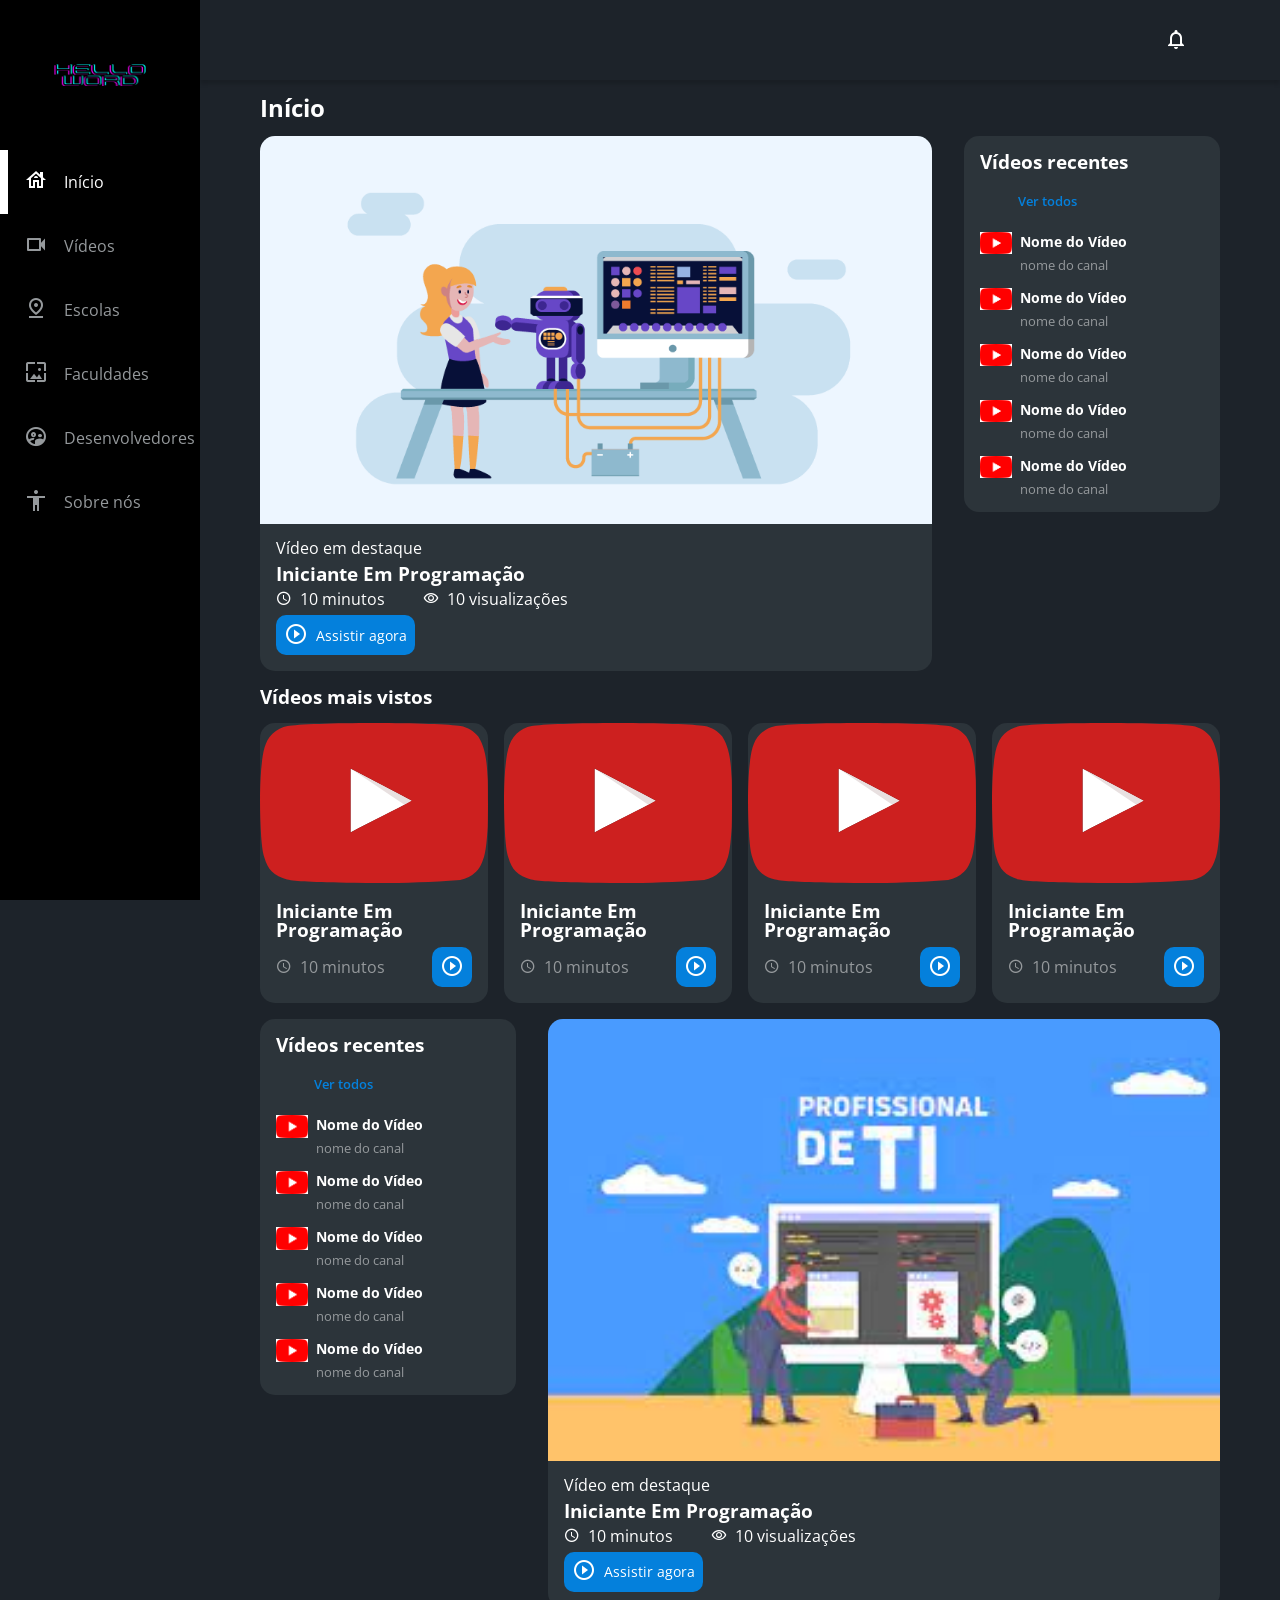
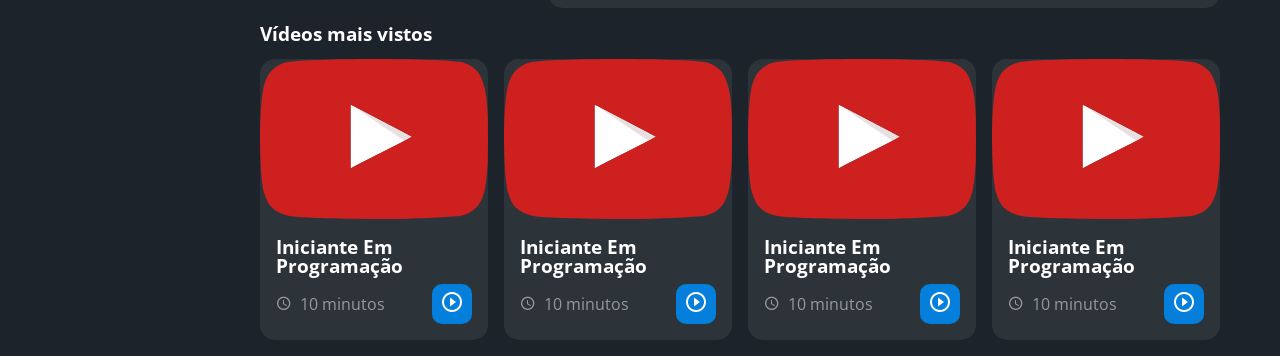
==== index.html @ 219e4d35 "movendo arquivo index.html" ====
<!DOCTYPE html>
<html lang="pt-br">
<head>
    <meta charset="UTF-8">
    <meta http-equiv="X-UA-Compatible" content="IE=edge">
    <meta name="viewport" content="width=device-width, initial-scale=1.0">
    <title>Hello World!</title>
    <link rel="preconnect" href="https://fonts.googleapis.com">
    <link rel="preconnect" href="https://fonts.gstatic.com" crossorigin>
    <link rel="stylesheet" href="https://fonts.googleapis.com/css2?family=Open+Sans:wght@400;600;700&display=swap">
    <link rel="stylesheet" href="assets/css/reset.css">
    <link rel="stylesheet" href="assets/css/body.css">
    <link rel="stylesheet" href="assets/css/cabecalho/cabecalho.css">
    <link rel="stylesheet" href="assets/css/cabecalho/cabecalhoMenu.css">
    <link rel="stylesheet" href="assets/css/cabecalho/cabecalhoLogo.css">
    <link rel="stylesheet" href="assets/css/cabecalho/cabecalhoNotificacao.css">
    <link rel="stylesheet" href="assets/css/cabecalho/cabecalhoPerfil.css">
    <link rel="stylesheet" href="assets/css/navegacao/menuLateral.css">
    <link rel="stylesheet" href="assets/css/navegacao/menuLateralLogo.css">
    <link rel="stylesheet" href="assets/css/navegacao/menuLateralLink.css">
    <link rel="stylesheet" href="assets/css/navegacao/menuLateralLinkAtivo.css">
    <link rel="stylesheet" href="assets/css/navegacao/menuLateralAtivo.css">
    <link rel="stylesheet" href="assets/css/main/principal.css">
    <link rel="stylesheet" href="assets/css/main/tituloPagina.css">
    <link rel="stylesheet" href="assets/css/main/tituloSecao.css">
    <link rel="stylesheet" href="assets/css/main/cartao/cartao.css">
    <link rel="stylesheet" href="assets/css/main/cartao/cartaoBotao.css">
    <link rel="stylesheet" href="assets/css/main/cartao/cartaoBotaoDestaque.css">
    <link rel="stylesheet" href="assets/css/main/cartao/cartaoBotaoPlay.css">
    <link rel="stylesheet" href="assets/css/main/cartao/cartaoConteudo.css">
    <link rel="stylesheet" href="assets/css/main/cartao/cartaoDestaque.css">
    <link rel="stylesheet" href="assets/css/main/cartao/cartaoDestaqueConteudo.css">
    <link rel="stylesheet" href="assets/css/main/cartao/cartaoImagemDesktop.css">
    <link rel="stylesheet" href="assets/css/main/cartao/cartaoImagemMobile.css">
    <link rel="stylesheet" href="assets/css/main/cartao/cartaoInfo.css">
    <link rel="stylesheet" href="assets/css/main/cartao/cartaoInfoTempo.css">
    <link rel="stylesheet" href="assets/css/main/cartao/cartaoInfoVisuzacao.css">
    <link rel="stylesheet" href="assets/css/main/cartao/cartaoItem.css">
    <link rel="stylesheet" href="assets/css/main/cartao/cartaoItemPerfil.css">
    <link rel="stylesheet" href="assets/css/main/cartao/cartaoItemThumbnail.css">
    <link rel="stylesheet" href="assets/css/main/cartao/cartaoItemTitulo.css">
    <link rel="stylesheet" href="assets/css/main/cartao/cartaoLink.css">
    <link rel="stylesheet" href="assets/css/main/cartao/cartaoLista.css">
    <link rel="stylesheet" href="assets/css/main/cartao/cartaoPerfil.css">
    <link rel="stylesheet" href="assets/css/main/cartao/cartaoRecentes.css">
    <link rel="stylesheet" href="assets/css/main/cartao/cartaoTitulo.css">
    <link rel="stylesheet" href="assets/css/main/secao/secao.css">

</head>
<body>
    <header class="cabecalho">
        <button class="cabecalho__menu" aria-label="Menu"><i></i></button>
        <button class="cabecalho__notificacao" aria-label="Bonus"><i></i></button>
    </header>
    <nav class="menu-lateral">
        <img src="assets/img/logo.png" alt="Logotipo do Hello World" class="menu-lateral__logo">
        <a href="#" class="menu-lateral__link menu-lateral__link--inicio menu-lateral__link--ativo">Início</a>
        <a href="#" class="menu-lateral__link menu-lateral__link--videos">Vídeos</a>
        <a href="#" class="menu-lateral__link menu-lateral__link--picos">Escolas</a>
        <a href="#" class="menu-lateral__link menu-lateral__link--pinturas">Faculdades</a>
        <a href="#" class="menu-lateral__link menu-lateral__link--integrantes">Desenvolvedores</a>
        <a href="#" class="menu-lateral__link menu-lateral__link--camisas">Sobre nós</a>
    </nav>
    <main class="principal">
        <h2 class="titulo-pagina">Início</h2>
        <article class="cartao cartao--destaque destaque-video">
            <img src="assets/img/imageminicial.png" alt="Banner do cartao" class="cartao__imagem--mobile">
            <img src="assets/img/imageminicial.png" alt="Banner do cartao" class="cartao__imagem--desktop">
            <div class="cartao__conteudo">
                <p class="cartao__destaque">Vídeo em destaque</p>
                <h3 class="cartao__titulo">Iniciante Em Programação</h3>          
                <p class="cartao__info--tempo">10 minutos</p>
                <p class="cartao__info--visualizacao">10 visualizações</p>
                <button class="cartao__botao cartao__botao--play cartao__botao--destaque">Assistir agora</button>
            </div>
        </article>
        <article class="cartao cartao--recentes videos-recentes">
            <h3 class="cartao__titulo">Vídeos recentes</h3>
            <a href="#" class="cartao__link">Ver todos</a>
            <ul class="cartao__lista">
                <li class="cartao__item">
                    <img src="assets/img/youtube.png" alt="Thumbnail" class="cartao__item-thumbnail">
                    <h4 class="cartao__item-titulo">Nome do Vídeo</h4>
                    <p class="cartao__item-perfil">nome do canal</p>
                </li>
                <li class="cartao__item">
                    <img src="assets/img/youtube.png" alt="Thumbnail" class="cartao__item-thumbnail">
                    <h4 class="cartao__item-titulo">Nome do Vídeo</h4>
                    <p class="cartao__item-perfil">nome do canal</p>
                </li>
                <li class="cartao__item">
                    <img src="assets/img/youtube.png" alt="Thumbnail" class="cartao__item-thumbnail">
                    <h4 class="cartao__item-titulo">Nome do Vídeo</h4>
                    <p class="cartao__item-perfil">nome do canal</p>
                </li>
                <li class="cartao__item">
                    <img src="assets/img/youtube.png" alt="Thumbnail" class="cartao__item-thumbnail">
                    <h4 class="cartao__item-titulo">Nome do Vídeo</h4>
                    <p class="cartao__item-perfil">nome do canal</p>
                </li>
                <li class="cartao__item">
                    <img src="assets/img/youtube.png" alt="Thumbnail" class="cartao__item-thumbnail">
                    <h4 class="cartao__item-titulo">Nome do Vídeo</h4>
                    <p class="cartao__item-perfil">nome do canal</p>
                </li>
            </ul>
        </article>
        <section class="secao secao-videos">
            <h3 class="titulo-secao">Vídeos mais vistos</h3>
            <article class="cartao">
                <img src="assets/img/youtubeimagemgrande.svg" alt="Vídeo" class="cartao__imagem">
                <div class="cartao__conteudo">
                    
                    <h3 class="cartao__titulo">Iniciante Em Programação</h3>
                    <p class="cartao__info cartao__info--tempo">10 minutos</p>
                    <button class="cartao__botao cartao__botao--play" aria-label="Assistir agora"></button>
                </div>
            </article>
            <article class="cartao">
                <img src="assets/img/youtubeimagemgrande.svg" alt="Vídeo" class="cartao__imagem">
                <div class="cartao__conteudo">
                    
                    <h3 class="cartao__titulo">Iniciante Em Programação</h3>
                    <p class="cartao__info cartao__info--tempo">10 minutos</p>
                    <button class="cartao__botao cartao__botao--play" aria-label="Assistir agora"></button>
                </div>
            </article>
            <article class="cartao">
                <img src="assets/img/youtubeimagemgrande.svg" alt="Vídeo" class="cartao__imagem">
                <div class="cartao__conteudo">
                    
                    <h3 class="cartao__titulo">Iniciante Em Programação</h3>
                    <p class="cartao__info cartao__info--tempo">10 minutos</p>
                    <button class="cartao__botao cartao__botao--play" aria-label="Assistir agora"></button>
                </div>
            </article>
            <article class="cartao">
                <img src="assets/img/youtubeimagemgrande.svg" alt="Vídeo" class="cartao__imagem">
                <div class="cartao__conteudo">
                    
                    <h3 class="cartao__titulo">Iniciante Em Programação</h3>
                    <p class="cartao__info cartao__info--tempo">10 minutos</p>
                    <button class="cartao__botao cartao__botao--play" aria-label="Assistir agora"></button>
                </div>
            </article>
        </section>
        <article class="cartao cartao--recentes produtos-recentes">
            <h3 class="cartao__titulo">Vídeos recentes</h3>
            <a href="#" class="cartao__link">Ver todos</a>
            <ul class="cartao__lista">
                <li class="cartao__item">
                    <img src="assets/img/youtube.png" alt="Thumbnail" class="cartao__item-thumbnail">
                    <h4 class="cartao__item-titulo">Nome do Vídeo</h4>
                    <p class="cartao__item-perfil">nome do canal</p>
                </li>
                <li class="cartao__item">
                    <img src="assets/img/youtube.png" alt="Thumbnail" class="cartao__item-thumbnail">
                    <h4 class="cartao__item-titulo">Nome do Vídeo</h4>
                    <p class="cartao__item-perfil">nome do canal</p>
                </li>
                <li class="cartao__item">
                    <img src="assets/img/youtube.png" alt="Thumbnail" class="cartao__item-thumbnail">
                    <h4 class="cartao__item-titulo">Nome do Vídeo</h4>
                    <p class="cartao__item-perfil">nome do canal</p>
                </li>
                <li class="cartao__item">
                    <img src="assets/img/youtube.png" alt="Thumbnail" class="cartao__item-thumbnail">
                    <h4 class="cartao__item-titulo">Nome do Vídeo</h4>
                    <p class="cartao__item-perfil">nome do canal</p>
                </li>
                <li class="cartao__item">
                    <img src="assets/img/youtube.png" alt="Thumbnail" class="cartao__item-thumbnail">
                    <h4 class="cartao__item-titulo">Nome do Vídeo</h4>
                    <p class="cartao__item-perfil">nome do canal</p>
                </li>
            </ul>
        </article>
        <article class="cartao cartao--destaque destaque-produtos">
            <img src="assets/img/trabalho.jpg" alt="Banner do cartao" class="cartao__imagem cartao__imagem--mobile">
            <img src="assets/img/trabalho.jpg" alt="Banner do cartao" class="cartao__imagem cartao__imagem--desktop">
            <div class="cartao__conteudo">
                <p class="cartao__destaque">Vídeo em destaque</p>
                <h3 class="cartao__titulo">Iniciante Em Programação</h3>
                
                <p class="cartao__info--tempo">10 minutos</p>
                <p class="cartao__info--visualizacao">10 visualizações</p>
                <button class="cartao__botao cartao__botao--play cartao__botao--destaque">Assistir agora</button>
            </div>
        </article>
        <section class="secao secao-produtos">
            <h3 class="titulo-secao">Vídeos mais vistos</h3>
            <article class="cartao">
                <img src="assets/img/youtubeimagemgrande.svg" alt="Vídeo" class="cartao__imagem">
                <div class="cartao__conteudo">
                    
                    <h3 class="cartao__titulo">Iniciante Em Programação</h3>
                    <p class="cartao__info cartao__info--tempo">10 minutos</p>
                    <button class="cartao__botao cartao__botao--play" aria-label="Assistir agora"></button>
                </div>
            </article>
            <article class="cartao">
                <img src="assets/img/youtubeimagemgrande.svg" alt="Vídeo" class="cartao__imagem">
                <div class="cartao__conteudo">
                    
                    <h3 class="cartao__titulo">Iniciante Em Programação</h3>
                    <p class="cartao__info cartao__info--tempo">10 minutos</p>
                    <button class="cartao__botao cartao__botao--play" aria-label="Assistir agora"></button>
                </div>
            </article>
            <article class="cartao">
                <img src="assets/img/youtubeimagemgrande.svg" alt="Vídeo" class="cartao__imagem">
                <div class="cartao__conteudo">
                    
                    <h3 class="cartao__titulo">Iniciante Em Programação</h3>
                    <p class="cartao__info cartao__info--tempo">10 minutos</p>
                    <button class="cartao__botao cartao__botao--play" aria-label="Assistir agora"></button>
                </div>
            </article>
            <article class="cartao">
                <img src="assets/img/youtubeimagemgrande.svg" alt="Vídeo" class="cartao__imagem">
                <div class="cartao__conteudo">
                    
                    <h3 class="cartao__titulo">Iniciante Em Programação</h3>
                    <p class="cartao__info cartao__info--tempo">10 minutos</p>
                    <button class="cartao__botao cartao__botao--play" aria-label="Assistir agora"></button>
                </div>
            </article>
        </section>
    </main>
    <script src="assets/js/index.js"></script>
</body>
</html>
---- assets/css/body.css ----
@font-face {
    font-family: 'icones';
    src: url(../font/icones.ttf);
}

:root {
    --preto: #000000;
    --rosa: #ff66c4;
    --azul: #5ce1c6;
    --cinza: #949192;
}

body {
    background-color: #1D232A;
    font-family: 'Open Sans', 'icones', sans-serif;
    color: #FFFFFF;
}

@media screen and (min-width: 1000px) {
    body {
        display: grid;
        grid-template-columns: auto 1fr;
    }
}
---- assets/css/cabecalho/cabecalho.css ----
.cabecalho {
    display: flex;
    justify-content: space-between;
    align-items: center;
    background-color: #15191C;
    padding: 8px 16px;
    box-shadow: 0px 4px 4px rgba(0, 0, 0, 0.16);
}

@media screen and (min-width: 1000px) {
    .cabecalho {
        background-color: #1D232A;
        display: grid;
        column-gap: 32px;
        grid-template-columns: 1fr auto;
        padding: 16px 60px;
        height: 80px;
        box-sizing: border-box;
        grid-column: 2;
    }
}
---- assets/css/cabecalho/cabecalhoMenu.css ----
.cabecalho__menu i::before {
    content: "\e904";
    font-size: 24px;
}

@media screen and (min-width: 1000px) {
    .cabecalho__menu {
    display: none;
    }
}
---- assets/css/cabecalho/cabecalhoLogo.css ----
.cabecalho__logo {
    width: 40px;
}

@media screen and (min-width: 1000px) {
    .cabecalho__logo {
    display: none;
    }
}
---- assets/css/cabecalho/cabecalhoNotificacao.css ----
.cabecalho__notificacao i::before {
    content: "\e906";
    font-size: 24px;
    display: flex;
    justify-content: flex-end;
}
---- assets/css/cabecalho/cabecalhoPerfil.css ----
.cabecalho__perfil {
    display: none;
}

@media screen and (min-width: 1000px) {
    .cabecalho__perfil {
        display: grid;
        grid-template-columns: repeat(3, auto);
        column-gap: 8px;
        align-items: center;
        justify-self: flex-end;
        color: #95999C;
        padding: 8px 32px;
        border-right: 1px solid #95999C;
    }

    .cabecalho__perfil::before {
        content: "";
        display: block;
        width: 32px;
        height: 32px;
        background-image: url(../../img/profile_2.png);
        background-size: contain;
        background-repeat: no-repeat;
        background-position: center;
    }

    .cabecalho__perfil::after {
        content: "\e90d";
        color: #FFFFFF;
        font-size: 1.5rem;
    }
}
---- assets/css/navegacao/menuLateral.css ----
.menu-lateral {
    display: flex;
    flex-direction: column;
    background-color: var(--preto);
    width: 75vw;
    height: 100vh;

    position: absolute;
    left: -100vw;
    transition: .25s;
}

@media screen and (min-width: 1000px) {
    .menu-lateral {
        position: static;
        width: 200px;
        grid-column: 1;
        grid-row: 1 / span 2;
    }
}
---- assets/css/navegacao/menuLateralLogo.css ----
.menu-lateral__logo {
    width: 118px;
    align-self: center;
    padding: 16px;
}
---- assets/css/navegacao/menuLateralLink.css ----
.menu-lateral__link {
    height: 64px;
    color: #95999C;
    padding-left: 64px;
    display: flex;
    align-items: center;
}

.menu-lateral__link::before {
    content: "\e900";
    width: 24px;
    height: 24px;
    font-size: 24px;
    position: absolute;
    left: 24px;
}

.menu-lateral__link--inicio::before {
    content: "\e902";
}

.menu-lateral__link--videos::before {
    content: "\e90e";
}

.menu-lateral__link--picos::before {
    content: "\e909";
}

.menu-lateral__link--integrantes::before {
    content: "\e903";
}

.menu-lateral__link--camisas::before {
    content: "\e900";
}

.menu-lateral__link--pinturas::before {
    content: "\e90a";
}
---- assets/css/navegacao/menuLateralLinkAtivo.css ----
.menu-lateral__link--ativo {
    color: #FFFFFF;
    padding-left: 56px;
    border-left: 8px solid #FFFFFF;
}
---- assets/css/navegacao/menuLateralAtivo.css ----
.menu-lateral--ativo {
    left: 0;
    transition: .25s;
}
---- assets/css/main/principal.css ----
.principal {
    padding: 24px 16px;
    display: grid;
    gap: 16px;
}

@media screen and (min-width: 1000px) {
    .principal {
        display: grid;
        grid-template-columns: auto 1fr auto;
        grid-template-areas: 
            "titulo-pagina titulo-pagina titulo-pagina"
            "destaque-video destaque-video videos-recentes"
            "secao-videos secao-videos secao-videos"
            "produtos-recentes destaque-produtos destaque-produtos"
            "secao-produtos secao-produtos secao-produtos"       
        ;
        column-gap: 32px;
        padding: 16px 60px;
        grid-column: 2;
    }
}
---- assets/css/main/tituloPagina.css ----
.titulo-pagina {
    font-size: 1.5rem;
    font-weight: 700;
}
---- assets/css/main/tituloSecao.css ----
.titulo-secao {
    font-size: 1.2rem;
    font-weight: 700;
}

@media screen and (min-width: 1000px) {
    .titulo-secao {
        grid-column: span 4;
    }
}
---- assets/css/main/cartao/cartao.css ----
.cartao {
    width: 100%;
    border-radius: 15px;
    overflow: hidden;
    background-color: #2C343A;
}
---- assets/css/main/cartao/cartaoBotao.css ----
.cartao__botao {
    display: flex;
    justify-content: center;
    align-items: center;
    background-color: #0480DC;
    width: 40px;
    height: 40px;
    border-radius: 10px;
    font-size: 0.9rem;
    justify-self: flex-end;
}
---- assets/css/main/cartao/cartaoBotaoDestaque.css ----
.cartao__botao--destaque {
    width: 100%;
    grid-column: span 2;
}

.cartao__botao--destaque::before {
    margin-right: 8px;
}

@media screen and (min-width: 1000px) {
    .cartao__botao--destaque {
        grid-column: auto;
        padding: 16px 8px;
    }
}
---- assets/css/main/cartao/cartaoBotaoPlay.css ----
.cartao__botao--play::before {
    content: "\e90b";
    font-size: 24px;
}
---- assets/css/main/cartao/cartaoConteudo.css ----
.cartao__conteudo {
    padding: 16px;
    display: grid;
    grid-template-columns: auto 1fr;
    gap: 8px;
}
---- assets/css/main/cartao/cartaoDestaque.css ----
.cartao--destaque {
    margin-bottom: 16px;
}

@media screen and (min-width: 1000px) {
    .cartao--destaque {
        margin-bottom: 0;
    }
}
---- assets/css/main/cartao/cartaoDestaqueConteudo.css ----
.cartao__destaque {
    grid-column: span 2;
}
---- assets/css/main/cartao/cartaoImagemDesktop.css ----
.cartao__imagem--desktop {
    display: none;
}


@media screen and (min-width: 1000px) {
.cartao__imagem--desktop {
    display: block;
}
}
---- assets/css/main/cartao/cartaoImagemMobile.css ----
@media screen and (min-width: 1000px){
    .cartao__imagem--mobile {
        display: none;
    }
}
---- assets/css/main/cartao/cartaoInfo.css ----
.cartao__info {
    display: flex;
    align-items: center;
    color: #95999C;
}
---- assets/css/main/cartao/cartaoInfoTempo.css ----
.cartao__info--tempo::before {
    content: "\e90c";
    margin-right: 8px;
}
---- assets/css/main/cartao/cartaoInfoVisuzacao.css ----
.cartao__info--visualizacao::before {
    content: "\e90f";
    margin-right: 8px;
}
---- assets/css/main/cartao/cartaoItem.css ----
@media screen and (min-width: 1000px) {
    .cartao__item {
        display: grid;
        grid-template-columns: auto 1fr;
        gap: 8px;
    }
}
---- assets/css/main/cartao/cartaoItemPerfil.css ----
@media screen and (min-width: 1000px) {
    .cartao__item-perfil {
        font-size: 0.8rem;
        color: #95999C;
    }
}
---- assets/css/main/cartao/cartaoItemThumbnail.css ----
@media screen and (min-width: 1000px) {
    .cartao__item-thumbnail {
        width: 32px;
        grid-row: span 2;
    }
}
---- assets/css/main/cartao/cartaoItemTitulo.css ----
.cartao__item-titulo {
    font-size: 0.9rem;
    line-height: 1.2rem;
    font-weight: 700;
}
---- assets/css/main/cartao/cartaoLink.css ----
@media screen and (min-width: 1000px) {
    .cartao__link {
        font-size: 0.8rem;
        font-weight: 600;
        color: #0480DC;
        justify-self: flex-end;
    }
}
---- assets/css/main/cartao/cartaoLista.css ----
@media screen and (min-width: 1000px) {
    .cartao__lista {
        display: grid;
        row-gap: 16px;
        grid-column: span 2;
    }
}
---- assets/css/main/cartao/cartaoPerfil.css ----
.cartao__perfil {
    color: #95999C;
    font-size: 0.9rem;
    grid-column: span 2;
}
---- assets/css/main/cartao/cartaoRecentes.css ----
.cartao--recentes {
    display: none;
}

@media screen and (min-width: 1000px) {
    .cartao--recentes {
        display: grid;
        grid-template-columns: auto auto;
        align-items: center;
        row-gap: 24px;
        width: 256px;
        padding: 16px;
        box-sizing: border-box;
        align-self: flex-start;
        grid-column: auto;
    }
}
---- assets/css/main/cartao/cartaoTitulo.css ----
.cartao__titulo {
    font-size: 1.2rem;
    font-weight: 700;
    grid-column: span 2;
}
---- assets/css/main/secao/secao.css ----
.secao {
    display: grid;
    gap: 16px;
}

@media screen and (min-width: 1000px) {
    .secao {
        grid-template-columns: repeat(4, 1fr);
    }

    .destaque-video {
        grid-area: destaque-video;
    }
    
    .videos-recentes {
        grid-area: videos-recentes;
    }
    
    .secao-videos {
        grid-area: secao-videos;
    }
    
    .destaque-produtos {
        grid-area: destaque-produtos;
    }
    
    .produtos-recentes {
        grid-area: produtos-recentes;
    }
    
    .secao-produtos {
        grid-area: secao-produtos;
    }
}
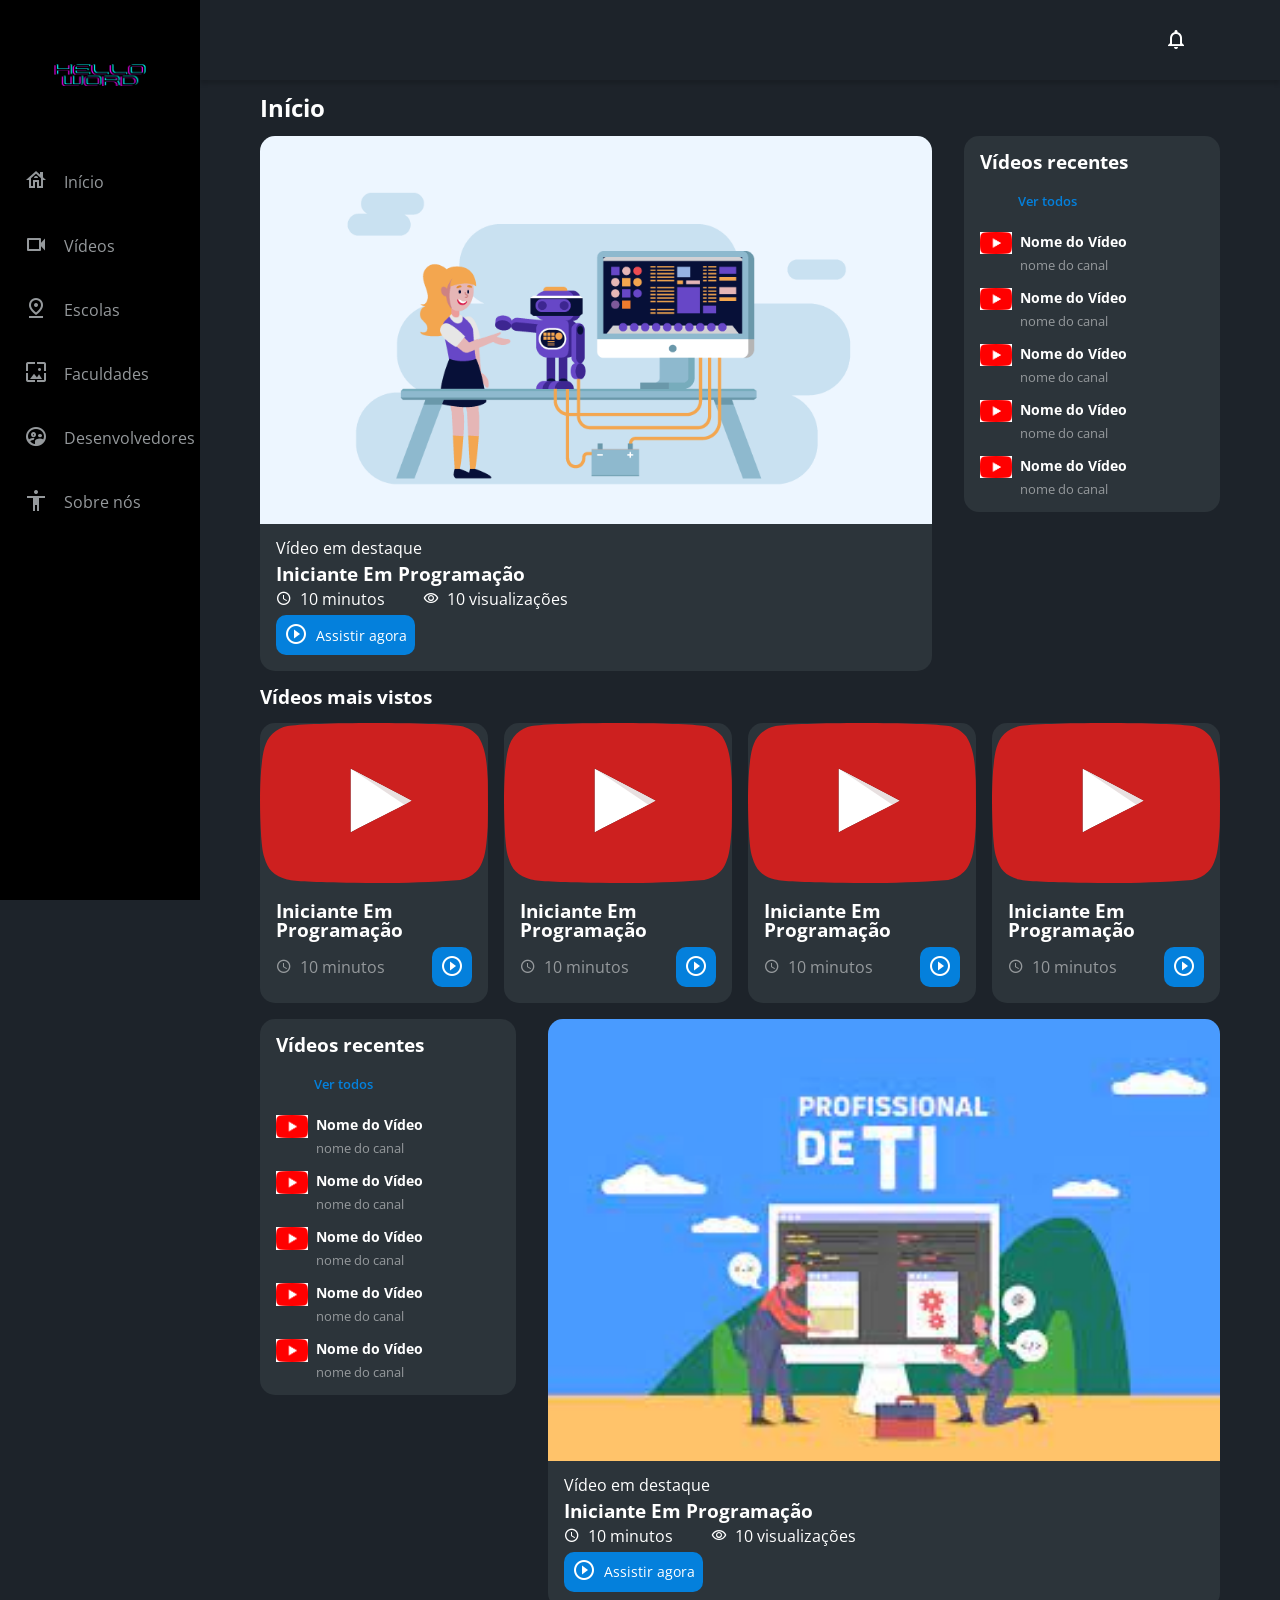
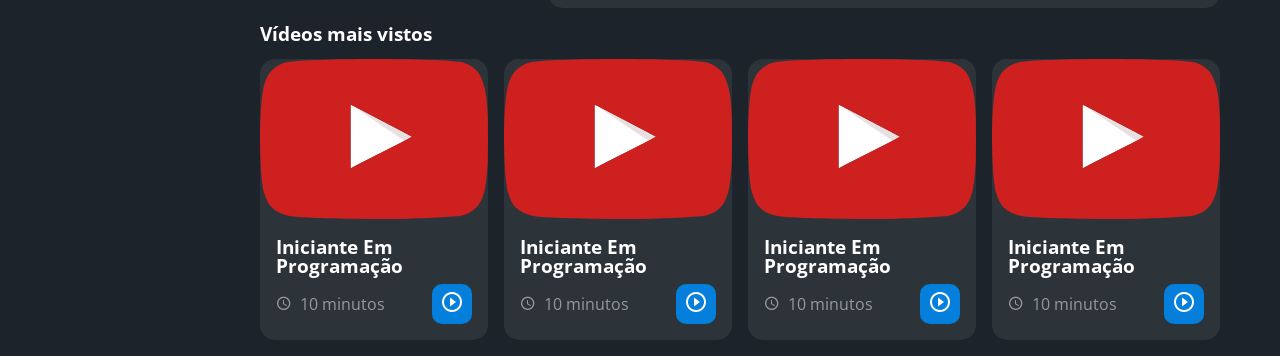
==== commit 0d40bc0a: "adicionado funcionalidade hover" ====
--- a/index.html
+++ b/index.html
@@ -54,7 +54,7 @@
     </header>
     <nav class="menu-lateral">
         <img src="assets/img/logo.png" alt="Logotipo do Hello World" class="menu-lateral__logo">
-        <a href="#" class="menu-lateral__link menu-lateral__link--inicio menu-lateral__link--ativo">Início</a>
+        <a href="#" class="menu-lateral__link menu-lateral__link--inicio">Início</a>
         <a href="#" class="menu-lateral__link menu-lateral__link--videos">Vídeos</a>
         <a href="#" class="menu-lateral__link menu-lateral__link--picos">Escolas</a>
         <a href="#" class="menu-lateral__link menu-lateral__link--pinturas">Faculdades</a>
--- a/assets/css/navegacao/menuLateralLink.css
+++ b/assets/css/navegacao/menuLateralLink.css
@@ -19,22 +19,58 @@
     content: "\e902";
 }
 
+.menu-lateral__link--inicio:hover {
+    color: #FFFFFF;
+    padding-left: 56px;
+    border-left: 8px solid #FFFFFF;
+}
+
 .menu-lateral__link--videos::before {
     content: "\e90e";
+}
+
+.menu-lateral__link--videos:hover {
+    color: #FFFFFF;
+    padding-left: 56px;
+    border-left: 8px solid #FFFFFF;
 }
 
 .menu-lateral__link--picos::before {
     content: "\e909";
 }
 
+.menu-lateral__link--picos:hover {
+    color: #FFFFFF;
+    padding-left: 56px;
+    border-left: 8px solid #FFFFFF;
+}
+
 .menu-lateral__link--integrantes::before {
     content: "\e903";
+}
+
+.menu-lateral__link--integrantes:hover {
+    color: #FFFFFF;
+    padding-left: 56px;
+    border-left: 8px solid #FFFFFF;
 }
 
 .menu-lateral__link--camisas::before {
     content: "\e900";
 }
 
+.menu-lateral__link--camisas:hover {
+    color: #FFFFFF;
+    padding-left: 56px;
+    border-left: 8px solid #FFFFFF;
+}
+
 .menu-lateral__link--pinturas::before {
     content: "\e90a";
+}
+
+.menu-lateral__link--pinturas:hover {
+    color: #FFFFFF;
+    padding-left: 56px;
+    border-left: 8px solid #FFFFFF;
 }
